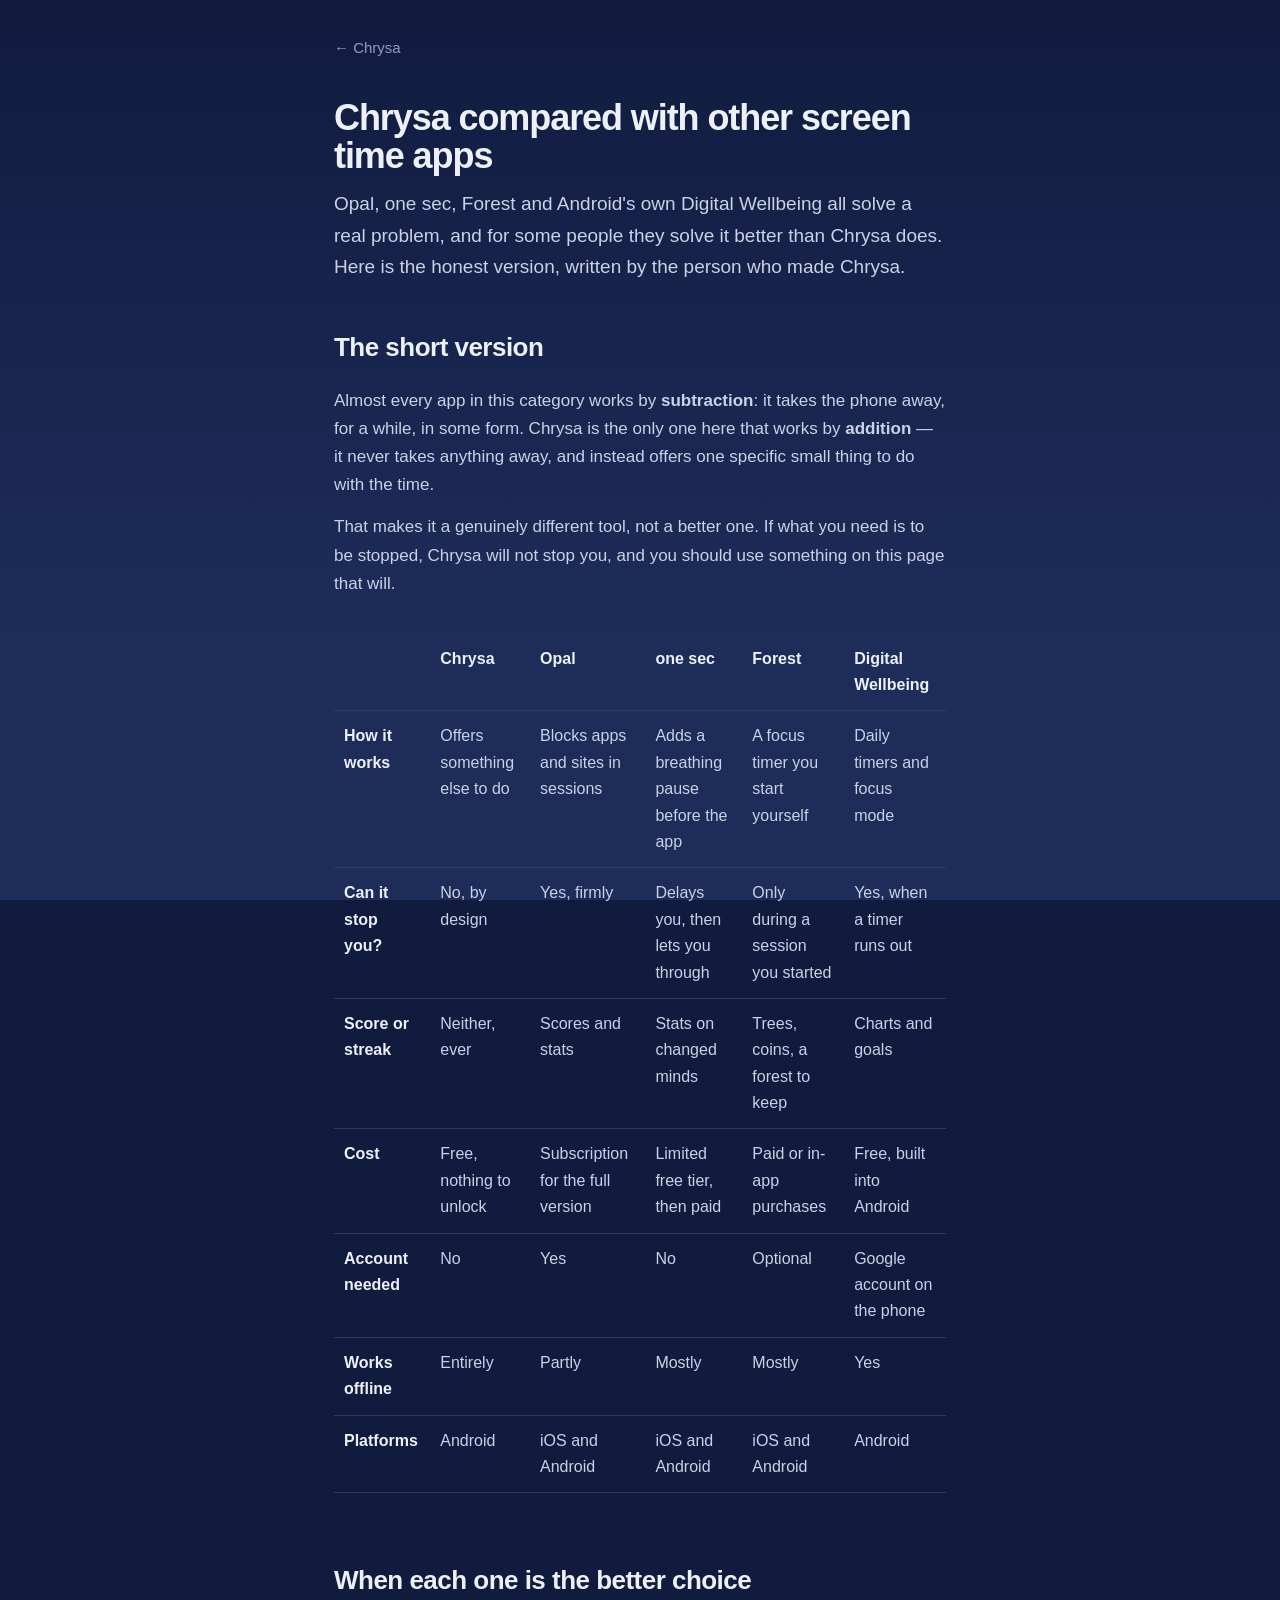
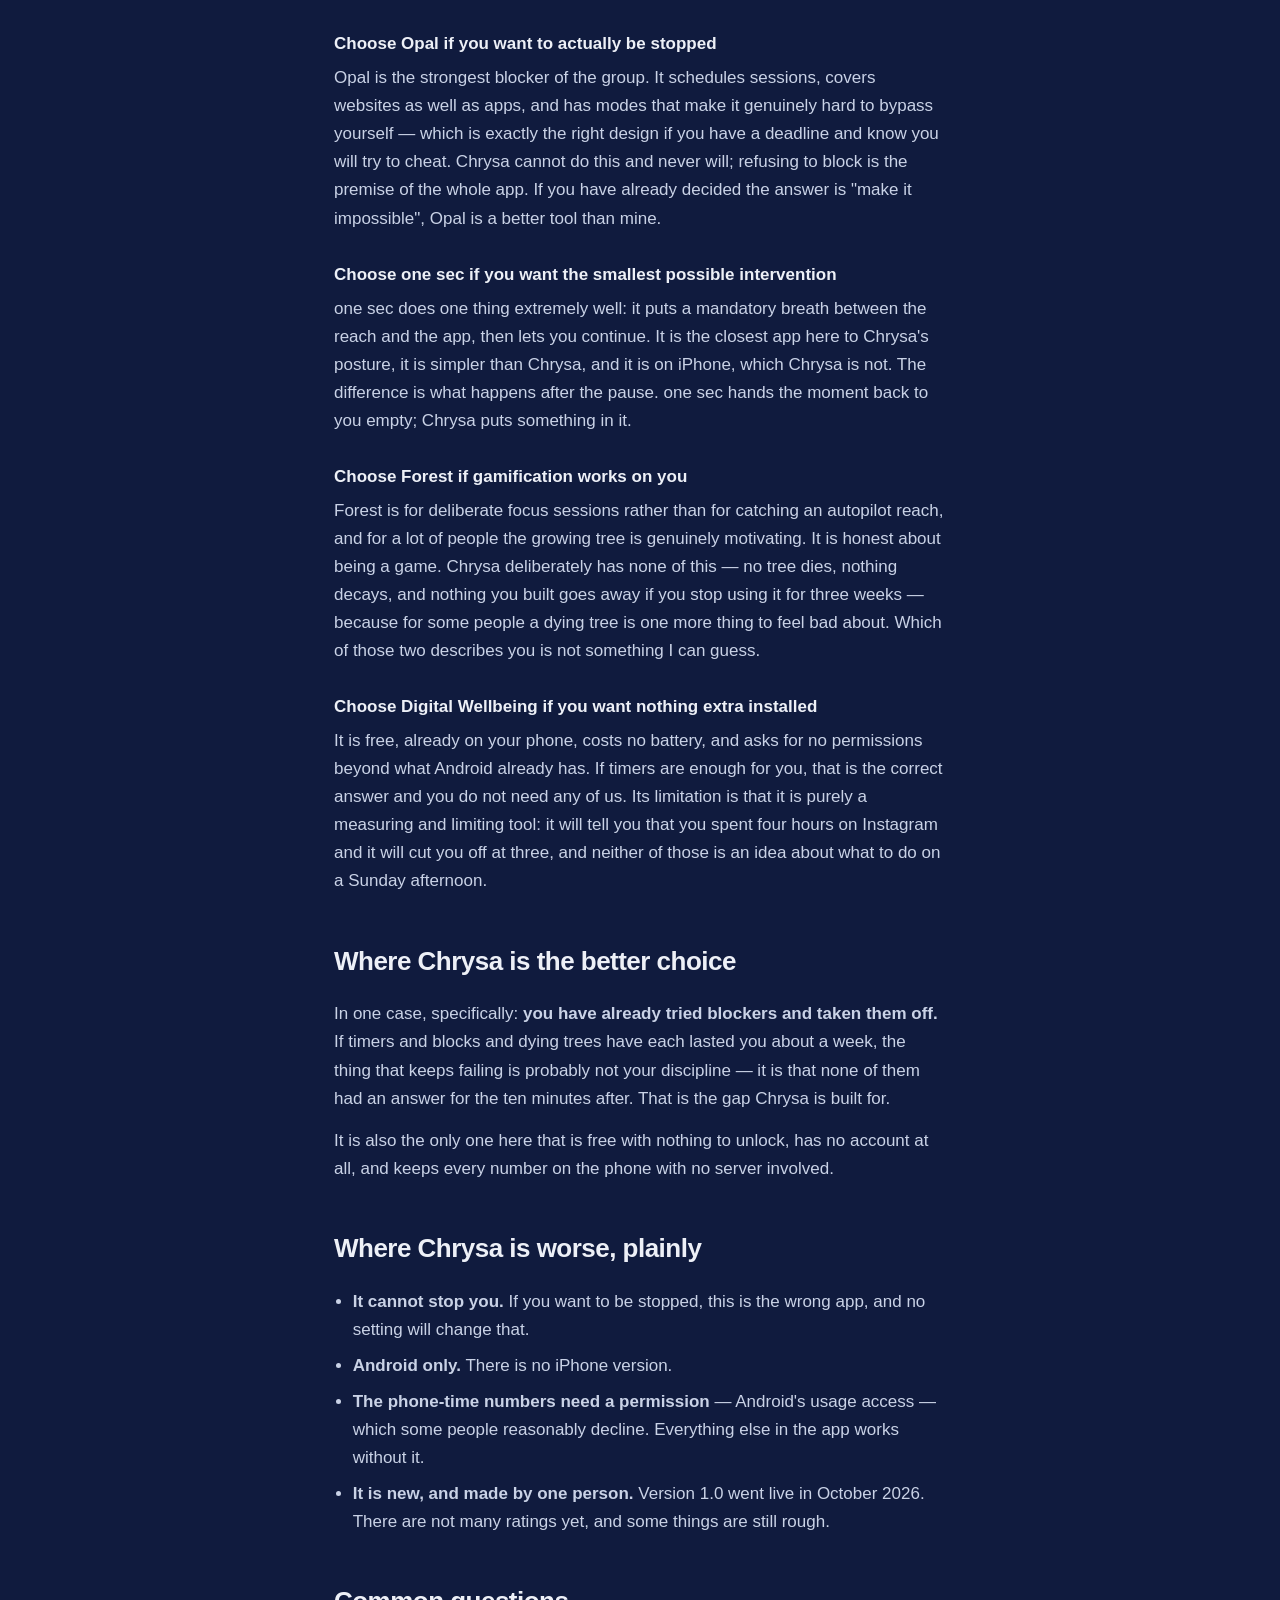
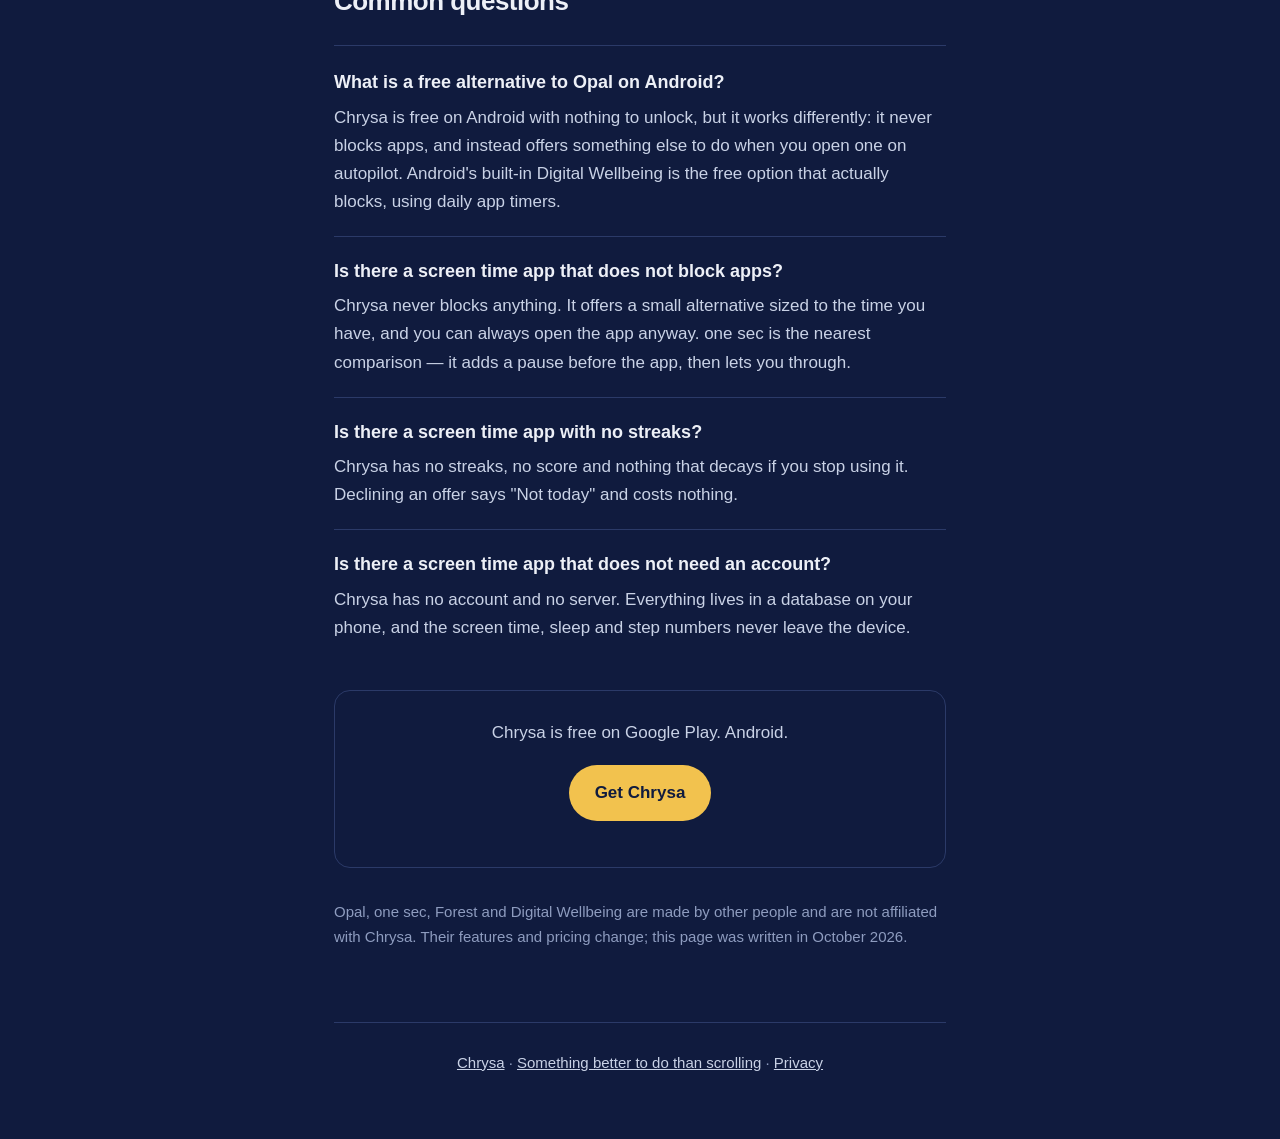
==== alternatives.html @ 3283f93d "The site says the app is live, and answers the six questions The landing page still said "In beta on" ====
<!doctype html>
<html lang="en">
<head>
<meta charset="utf-8">
<meta name="viewport" content="width=device-width, initial-scale=1">
<title>Chrysa compared with Opal, one sec, Forest and Digital Wellbeing</title>
<meta name="description" content="An honest comparison of Chrysa with Opal, one sec, Forest and Android Digital Wellbeing — what each one actually does, and when the others are the better choice.">
<link rel="canonical" href="https://harshit123455.github.io/chrysa-site/alternatives.html">
<meta property="og:type" content="article">
<meta property="og:title" content="Chrysa compared with Opal, one sec, Forest and Digital Wellbeing">
<meta property="og:description" content="What each one actually does, and when the others are the better choice.">
<meta property="og:url" content="https://harshit123455.github.io/chrysa-site/alternatives.html">
<meta property="og:image" content="https://harshit123455.github.io/chrysa-site/og.png">
<meta name="twitter:card" content="summary_large_image">
<meta name="theme-color" content="#101B3E">
<link rel="icon" href="icon-512.png">
<link rel="apple-touch-icon" href="icon-512.png">
<link rel="stylesheet" href="style.css">
</head>
<body>

<div class="wrap">

<p class="crumb"><a href="./">← Chrysa</a></p>

<article>
  <h1>Chrysa compared with other screen time apps</h1>
  <p class="lede">Opal, one sec, Forest and Android's own Digital Wellbeing all solve a real problem, and for some people they solve it better than Chrysa does. Here is the honest version, written by the person who made Chrysa.</p>

  <h2>The short version</h2>
  <p>Almost every app in this category works by <strong>subtraction</strong>: it takes the phone away, for a while, in some form. Chrysa is the only one here that works by <strong>addition</strong> — it never takes anything away, and instead offers one specific small thing to do with the time.</p>
  <p>That makes it a genuinely different tool, not a better one. If what you need is to be stopped, Chrysa will not stop you, and you should use something on this page that will.</p>

  <div class="scroller">
  <table class="compare">
    <thead>
      <tr><th>&nbsp;</th><th>Chrysa</th><th>Opal</th><th>one sec</th><th>Forest</th><th>Digital Wellbeing</th></tr>
    </thead>
    <tbody>
      <tr>
        <td>How it works</td>
        <td>Offers something else to do</td>
        <td>Blocks apps and sites in sessions</td>
        <td>Adds a breathing pause before the app</td>
        <td>A focus timer you start yourself</td>
        <td>Daily timers and focus mode</td>
      </tr>
      <tr>
        <td>Can it stop you?</td>
        <td>No, by design</td>
        <td>Yes, firmly</td>
        <td>Delays you, then lets you through</td>
        <td>Only during a session you started</td>
        <td>Yes, when a timer runs out</td>
      </tr>
      <tr>
        <td>Score or streak</td>
        <td>Neither, ever</td>
        <td>Scores and stats</td>
        <td>Stats on changed minds</td>
        <td>Trees, coins, a forest to keep</td>
        <td>Charts and goals</td>
      </tr>
      <tr>
        <td>Cost</td>
        <td>Free, nothing to unlock</td>
        <td>Subscription for the full version</td>
        <td>Limited free tier, then paid</td>
        <td>Paid or in-app purchases</td>
        <td>Free, built into Android</td>
      </tr>
      <tr>
        <td>Account needed</td>
        <td>No</td>
        <td>Yes</td>
        <td>No</td>
        <td>Optional</td>
        <td>Google account on the phone</td>
      </tr>
      <tr>
        <td>Works offline</td>
        <td>Entirely</td>
        <td>Partly</td>
        <td>Mostly</td>
        <td>Mostly</td>
        <td>Yes</td>
      </tr>
      <tr>
        <td>Platforms</td>
        <td>Android</td>
        <td>iOS and Android</td>
        <td>iOS and Android</td>
        <td>iOS and Android</td>
        <td>Android</td>
      </tr>
    </tbody>
  </table>
  </div>

  <h2>When each one is the better choice</h2>

  <h3>Choose Opal if you want to actually be stopped</h3>
  <p>Opal is the strongest blocker of the group. It schedules sessions, covers websites as well as apps, and has modes that make it genuinely hard to bypass yourself — which is exactly the right design if you have a deadline and know you will try to cheat. Chrysa cannot do this and never will; refusing to block is the premise of the whole app. If you have already decided the answer is "make it impossible", Opal is a better tool than mine.</p>

  <h3>Choose one sec if you want the smallest possible intervention</h3>
  <p>one sec does one thing extremely well: it puts a mandatory breath between the reach and the app, then lets you continue. It is the closest app here to Chrysa's posture, it is simpler than Chrysa, and it is on iPhone, which Chrysa is not. The difference is what happens after the pause. one sec hands the moment back to you empty; Chrysa puts something in it.</p>

  <h3>Choose Forest if gamification works on you</h3>
  <p>Forest is for deliberate focus sessions rather than for catching an autopilot reach, and for a lot of people the growing tree is genuinely motivating. It is honest about being a game. Chrysa deliberately has none of this — no tree dies, nothing decays, and nothing you built goes away if you stop using it for three weeks — because for some people a dying tree is one more thing to feel bad about. Which of those two describes you is not something I can guess.</p>

  <h3>Choose Digital Wellbeing if you want nothing extra installed</h3>
  <p>It is free, already on your phone, costs no battery, and asks for no permissions beyond what Android already has. If timers are enough for you, that is the correct answer and you do not need any of us. Its limitation is that it is purely a measuring and limiting tool: it will tell you that you spent four hours on Instagram and it will cut you off at three, and neither of those is an idea about what to do on a Sunday afternoon.</p>

  <h2>Where Chrysa is the better choice</h2>
  <p>In one case, specifically: <strong>you have already tried blockers and taken them off.</strong> If timers and blocks and dying trees have each lasted you about a week, the thing that keeps failing is probably not your discipline — it is that none of them had an answer for the ten minutes after. That is the gap Chrysa is built for.</p>
  <p>It is also the only one here that is free with nothing to unlock, has no account at all, and keeps every number on the phone with no server involved.</p>

  <h2>Where Chrysa is worse, plainly</h2>
  <ul>
    <li><strong>It cannot stop you.</strong> If you want to be stopped, this is the wrong app, and no setting will change that.</li>
    <li><strong>Android only.</strong> There is no iPhone version.</li>
    <li><strong>The phone-time numbers need a permission</strong> — Android's usage access — which some people reasonably decline. Everything else in the app works without it.</li>
    <li><strong>It is new, and made by one person.</strong> Version 1.0 went live in October 2026. There are not many ratings yet, and some things are still rough.</li>
  </ul>

  <h2>Common questions</h2>
  <div class="faq">
    <div>
      <h3>What is a free alternative to Opal on Android?</h3>
      <p>Chrysa is free on Android with nothing to unlock, but it works differently: it never blocks apps, and instead offers something else to do when you open one on autopilot. Android's built-in Digital Wellbeing is the free option that actually blocks, using daily app timers.</p>
    </div>
    <div>
      <h3>Is there a screen time app that does not block apps?</h3>
      <p>Chrysa never blocks anything. It offers a small alternative sized to the time you have, and you can always open the app anyway. one sec is the nearest comparison — it adds a pause before the app, then lets you through.</p>
    </div>
    <div>
      <h3>Is there a screen time app with no streaks?</h3>
      <p>Chrysa has no streaks, no score and nothing that decays if you stop using it. Declining an offer says "Not today" and costs nothing.</p>
    </div>
    <div>
      <h3>Is there a screen time app that does not need an account?</h3>
      <p>Chrysa has no account and no server. Everything lives in a database on your phone, and the screen time, sleep and step numbers never leave the device.</p>
    </div>
  </div>

  <div class="install-band">
    <p>Chrysa is free on Google Play. Android.</p>
    <p><a class="cta" href="https://play.google.com/store/apps/details?id=com.chrysa.app">Get Chrysa</a></p>
  </div>

  <p style="color:#8E9CBF;font-size:15px;margin-top:32px">Opal, one sec, Forest and Digital Wellbeing are made by other people and are not affiliated with Chrysa. Their features and pricing change; this page was written in October 2026.</p>
</article>

<footer>
  <p><a href="./">Chrysa</a> · <a href="instead-of-scrolling.html">Something better to do than scrolling</a> · <a href="privacy.html">Privacy</a></p>
</footer>

</div>

<!--
  VERIFY BEFORE RELYING ON THE COST AND PLATFORM ROWS.
  The mechanism rows (how it works, can it stop you, score or streak) are stable and safe.
  Pricing and platform support for other apps change often, and a wrong claim on a comparison
  page is worse than no page. Check each app's own store listing and re-date the note above.
-->

<script type="application/ld+json">
{
  "@context": "https://schema.org",
  "@graph": [
    {
      "@type": "Article",
      "headline": "Chrysa compared with Opal, one sec, Forest and Digital Wellbeing",
      "description": "An honest comparison of Chrysa with Opal, one sec, Forest and Android Digital Wellbeing — what each one actually does, and when the others are the better choice.",
      "url": "https://harshit123455.github.io/chrysa-site/alternatives.html",
      "mainEntityOfPage": "https://harshit123455.github.io/chrysa-site/alternatives.html",
      "author": { "@type": "Person", "name": "Harshit Sindhu" },
      "publisher": { "@type": "Person", "name": "Harshit Sindhu" }
    },
    {
      "@type": "FAQPage",
      "mainEntity": [
        {
          "@type": "Question",
          "name": "What is a free alternative to Opal on Android?",
          "acceptedAnswer": { "@type": "Answer", "text": "Chrysa is free on Android with nothing to unlock, but it works differently: it never blocks apps, and instead offers something else to do when you open one on autopilot. Android's built-in Digital Wellbeing is the free option that actually blocks, using daily app timers." }
        },
        {
          "@type": "Question",
          "name": "Is there a screen time app that does not block apps?",
          "acceptedAnswer": { "@type": "Answer", "text": "Chrysa never blocks anything. It offers a small alternative sized to the time you have, and you can always open the app anyway. one sec is the nearest comparison — it adds a pause before the app, then lets you through." }
        },
        {
          "@type": "Question",
          "name": "Is there a screen time app with no streaks?",
          "acceptedAnswer": { "@type": "Answer", "text": "Chrysa has no streaks, no score and nothing that decays if you stop using it. Declining an offer says “Not today” and costs nothing." }
        },
        {
          "@type": "Question",
          "name": "Is there a screen time app that does not need an account?",
          "acceptedAnswer": { "@type": "Answer", "text": "Chrysa has no account and no server. Everything lives in a database on your phone, and the screen time, sleep and step numbers never leave the device." }
        }
      ]
    }
  ]
}
</script>

</body>
</html>
---- style.css ----
:root {
  color-scheme: dark;
  --ink: #EDF0F7;
  --ink-dim: #C9D2E6;
  --ink-faint: #8E9CBF;
  --gold: #F2C24E;
  --line: #2B3A68;
}
* { box-sizing: border-box; }
html { -webkit-text-size-adjust: 100%; }
body {
  margin: 0;
  font: 17px/1.65 -apple-system, BlinkMacSystemFont, "Segoe UI", Roboto, sans-serif;
  color: var(--ink);
  background: #101B3E;
  background-image: linear-gradient(#101B3E, #1E2C5A 70%, #1E2C5A);
  background-attachment: fixed;
}
.wrap { max-width: 660px; margin: 0 auto; padding: 0 24px; }

header { padding: 72px 0 0; text-align: center; }
h1 { font-size: 46px; line-height: 1.05; margin: 0 0 6px; letter-spacing: -0.03em; }
.tag { color: var(--gold); font-size: 20px; margin: 0 0 20px; }
.lede { color: var(--ink-dim); font-size: 19px; margin: 0 auto 28px; max-width: 34em; }

.cta {
  display: inline-block; background: var(--gold); color: #101B3E;
  font-size: 17px; font-weight: 600; text-decoration: none;
  padding: 14px 26px; border-radius: 999px;
}
.cta:hover { background: #F7D178; }
.cta-note { color: var(--ink-faint); font-size: 15px; margin: 12px 0 0; }

section { padding: 56px 0 0; }
h2 { font-size: 26px; letter-spacing: -0.02em; margin: 0 0 18px; }
h3 { font-size: 17px; margin: 28px 0 6px; color: var(--ink); }
p { color: var(--ink-dim); margin: 0 0 14px; }
a { color: var(--gold); }
ul, ol { color: var(--ink-dim); padding-left: 1.1em; margin: 0 0 14px; }
li { margin-bottom: 8px; }
blockquote {
  margin: 22px 0; padding: 0 0 0 20px;
  border-left: 2px solid var(--gold);
  color: var(--ink); font-size: 19px;
}

.faq { border-top: 1px solid var(--line); margin-top: 22px; padding-top: 22px; }
.faq h3 { margin-top: 0; font-size: 18px; }
.faq div + div { border-top: 1px solid var(--line); margin-top: 20px; padding-top: 20px; }

.refuse { list-style: none; padding: 0; }
.refuse li { color: var(--ink); }
.refuse li::before { content: "—"; color: var(--gold); margin-right: 10px; }

/* Content pages */
.crumb { padding: 36px 0 0; font-size: 15px; }
.crumb a { color: var(--ink-faint); text-decoration: none; }
.crumb a:hover { color: var(--gold); }
article { padding: 24px 0 0; }
article h1 { font-size: 36px; text-align: left; margin-bottom: 14px; }
article .lede { margin-left: 0; font-size: 19px; }
article h2 { margin-top: 44px; }

.compare { width: 100%; border-collapse: collapse; margin: 22px 0; font-size: 16px; }
.compare th, .compare td {
  text-align: left; padding: 12px 10px;
  border-bottom: 1px solid var(--line); vertical-align: top;
}
.compare th { color: var(--ink); font-weight: 600; }
.compare td { color: var(--ink-dim); }
.compare tr td:first-child { color: var(--ink); font-weight: 600; }
.scroller { overflow-x: auto; -webkit-overflow-scrolling: touch; }

.install-band {
  margin: 48px 0 0; padding: 28px 24px;
  border: 1px solid var(--line); border-radius: 16px; text-align: center;
}
.install-band p { margin-bottom: 18px; }

footer {
  margin-top: 72px; padding: 28px 0 56px;
  border-top: 1px solid var(--line);
  color: var(--ink-faint); font-size: 15px; text-align: center;
}
footer a { color: var(--ink-dim); }
footer p { color: var(--ink-faint); margin-bottom: 8px; }

@media (max-width: 480px) {
  header { padding-top: 52px; }
  h1 { font-size: 38px; }
  article h1 { font-size: 30px; }
  .lede { font-size: 18px; }
}
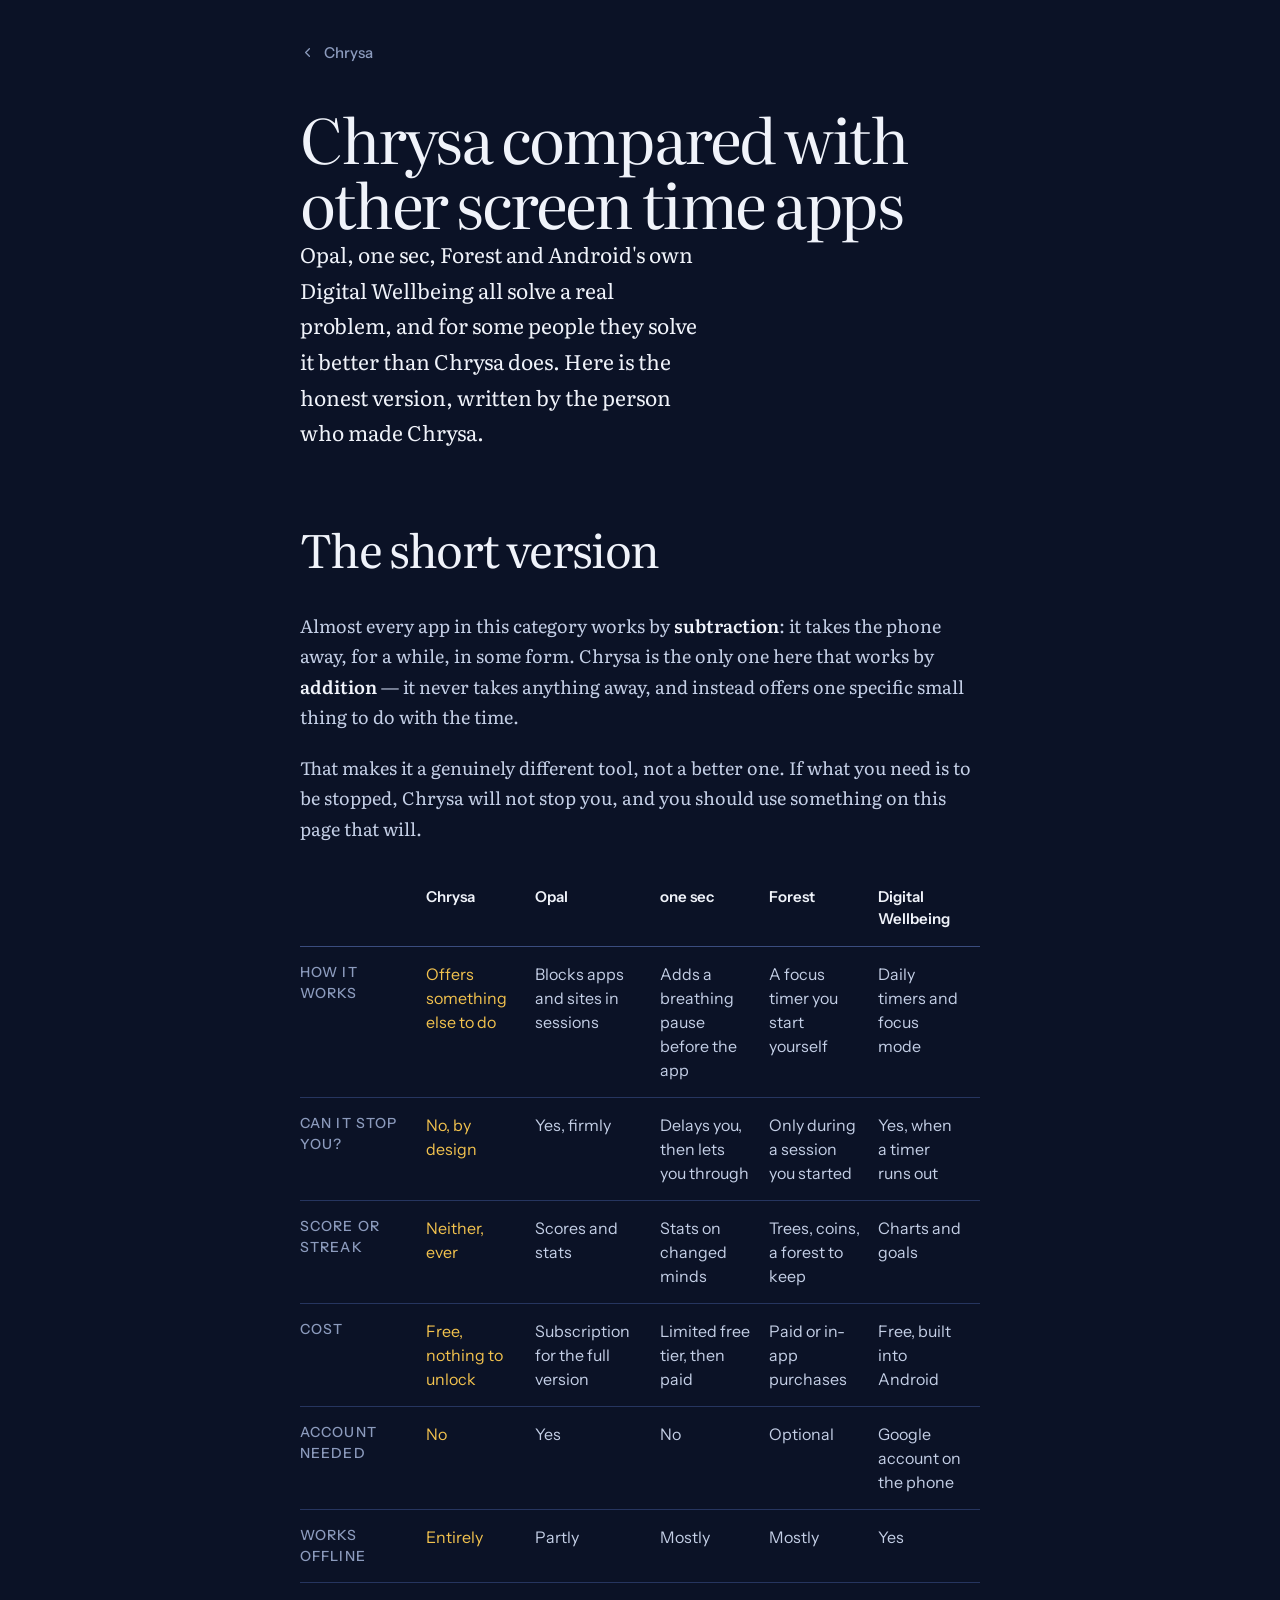
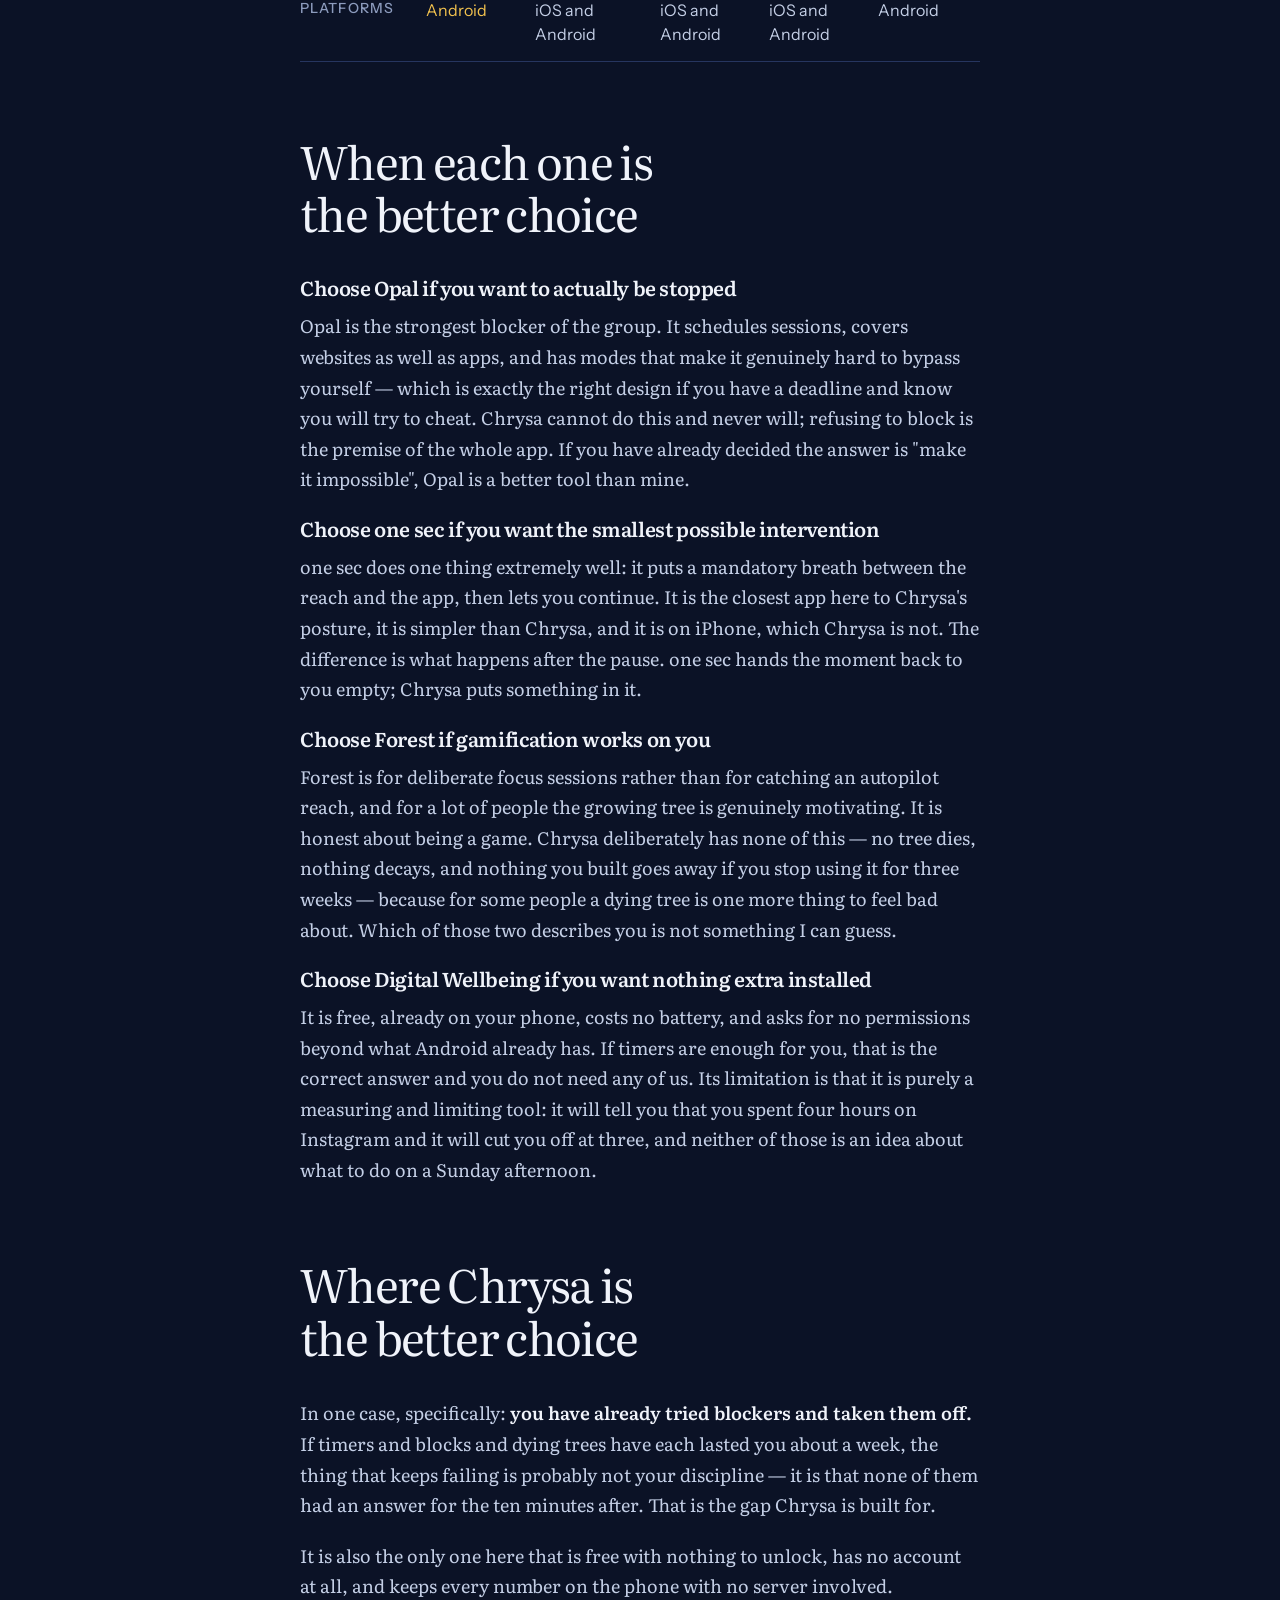
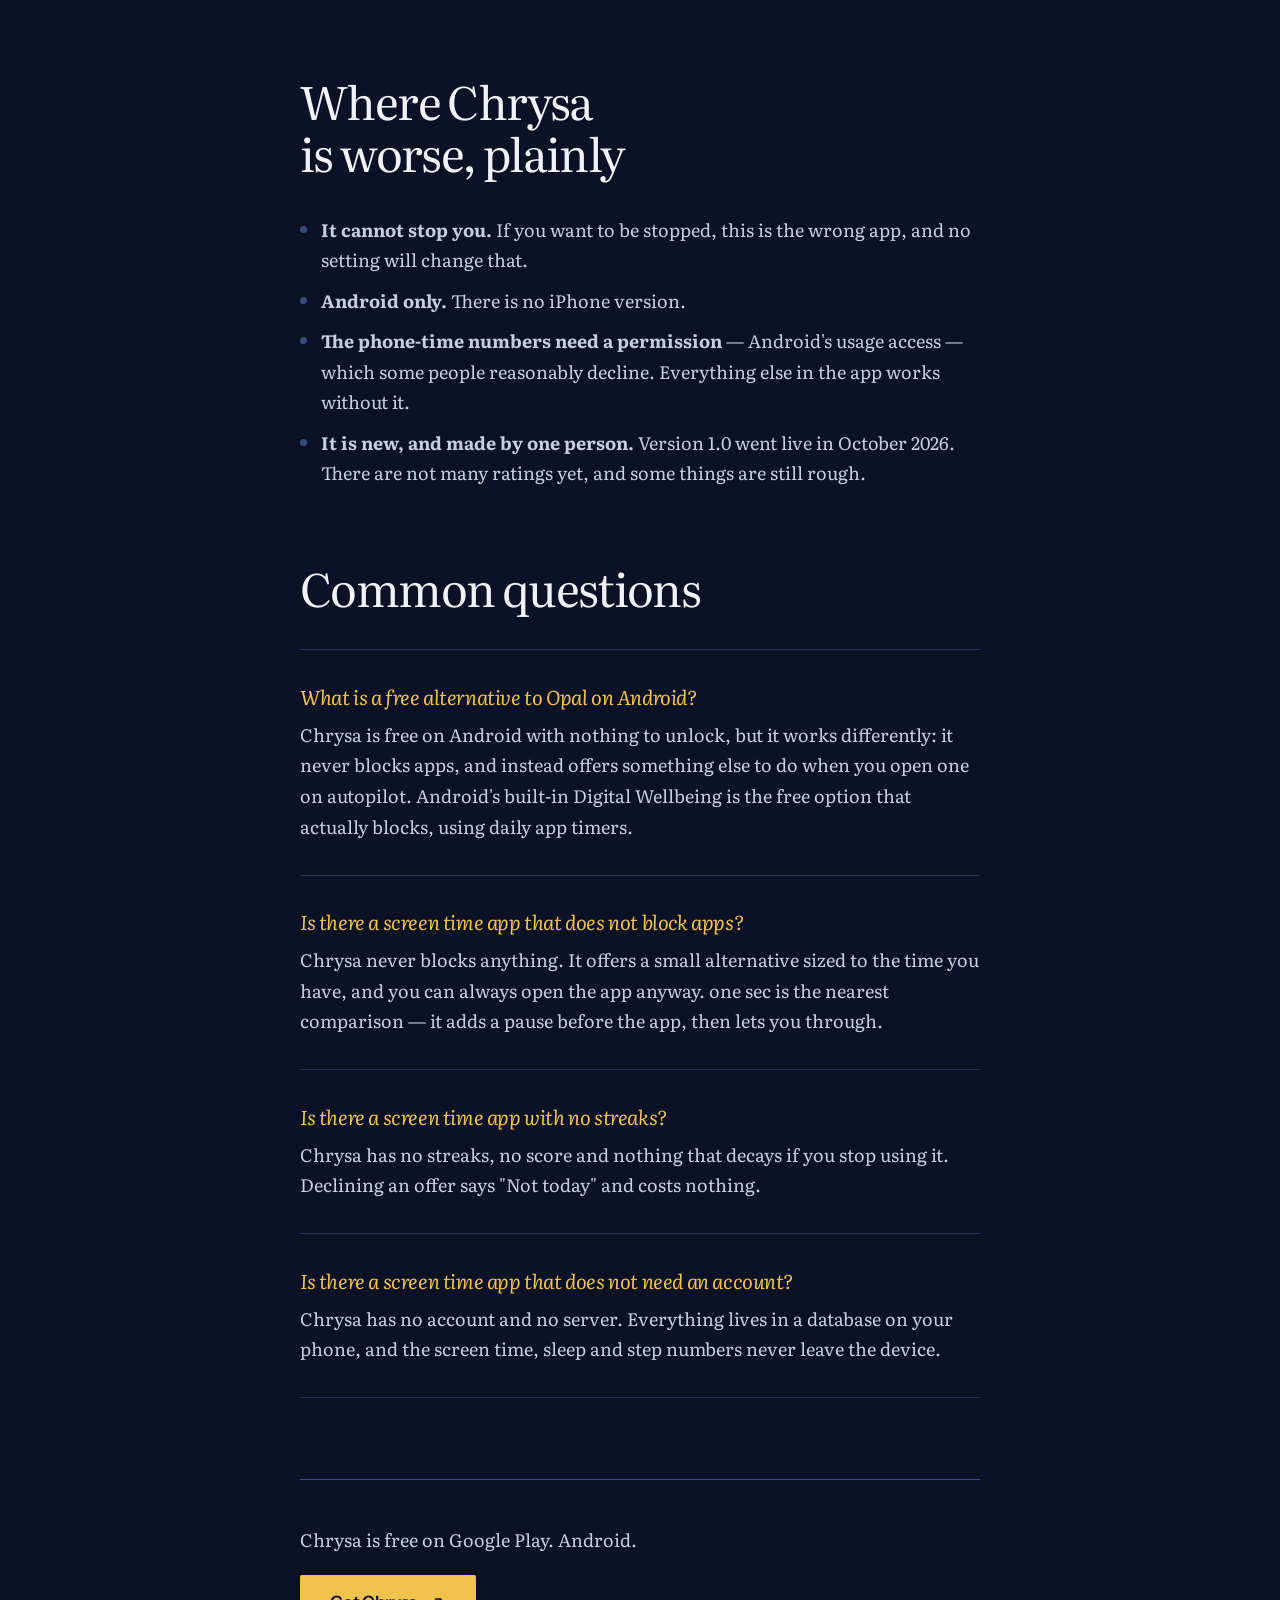
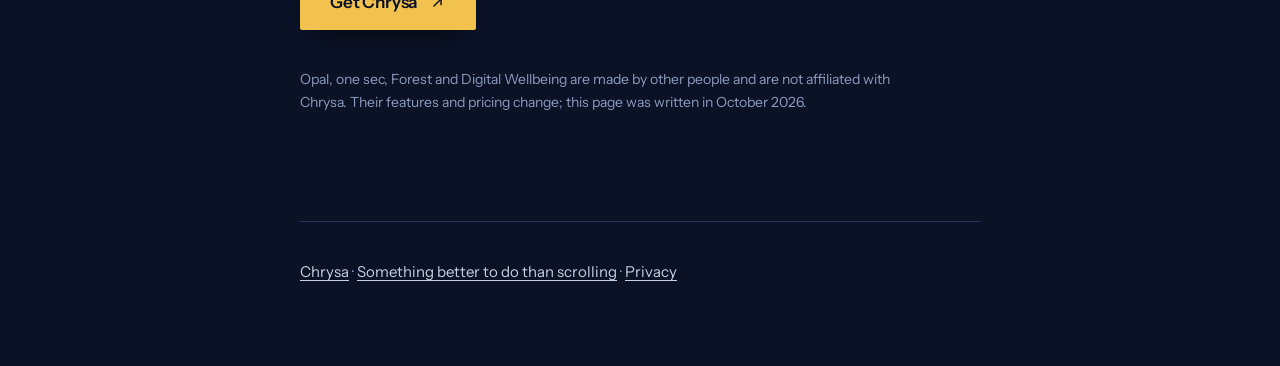
==== commit cc146239: "The page is the window: the sky overhead is the visitor's own hour The old landing page was the defa" ====
--- a/alternatives.html
+++ b/alternatives.html
@@ -12,16 +12,19 @@
 <meta property="og:url" content="https://harshit123455.github.io/chrysa-site/alternatives.html">
 <meta property="og:image" content="https://harshit123455.github.io/chrysa-site/og.png">
 <meta name="twitter:card" content="summary_large_image">
-<meta name="theme-color" content="#101B3E">
+<meta name="theme-color" content="#0B1226">
 <link rel="icon" href="icon-512.png">
 <link rel="apple-touch-icon" href="icon-512.png">
+<link rel="preconnect" href="https://fonts.googleapis.com">
+<link rel="preconnect" href="https://fonts.gstatic.com" crossorigin>
+<link href="https://fonts.googleapis.com/css2?family=Literata:ital,opsz,wght@0,7..72,400;0,7..72,600;1,7..72,400&family=Instrument+Sans:wght@400;500;600&display=swap" rel="stylesheet">
 <link rel="stylesheet" href="style.css">
 </head>
 <body>
 
-<div class="wrap">
-
-<p class="crumb"><a href="./">← Chrysa</a></p>
+<div class="col">
+
+<a class="back" href="./"><svg viewBox="0 0 24 24" fill="none" stroke="currentColor" stroke-width="2" stroke-linecap="round" stroke-linejoin="round" aria-hidden="true"><path d="M15 6l-6 6 6 6"/></svg>Chrysa</a>
 
 <article>
   <h1>Chrysa compared with other screen time apps</h1>
@@ -38,7 +41,7 @@
     </thead>
     <tbody>
       <tr>
-        <td>How it works</td>
+        <th scope="row">How it works</th>
         <td>Offers something else to do</td>
         <td>Blocks apps and sites in sessions</td>
         <td>Adds a breathing pause before the app</td>
@@ -46,7 +49,7 @@
         <td>Daily timers and focus mode</td>
       </tr>
       <tr>
-        <td>Can it stop you?</td>
+        <th scope="row">Can it stop you?</th>
         <td>No, by design</td>
         <td>Yes, firmly</td>
         <td>Delays you, then lets you through</td>
@@ -54,7 +57,7 @@
         <td>Yes, when a timer runs out</td>
       </tr>
       <tr>
-        <td>Score or streak</td>
+        <th scope="row">Score or streak</th>
         <td>Neither, ever</td>
         <td>Scores and stats</td>
         <td>Stats on changed minds</td>
@@ -62,7 +65,7 @@
         <td>Charts and goals</td>
       </tr>
       <tr>
-        <td>Cost</td>
+        <th scope="row">Cost</th>
         <td>Free, nothing to unlock</td>
         <td>Subscription for the full version</td>
         <td>Limited free tier, then paid</td>
@@ -70,7 +73,7 @@
         <td>Free, built into Android</td>
       </tr>
       <tr>
-        <td>Account needed</td>
+        <th scope="row">Account needed</th>
         <td>No</td>
         <td>Yes</td>
         <td>No</td>
@@ -78,7 +81,7 @@
         <td>Google account on the phone</td>
       </tr>
       <tr>
-        <td>Works offline</td>
+        <th scope="row">Works offline</th>
         <td>Entirely</td>
         <td>Partly</td>
         <td>Mostly</td>
@@ -86,7 +89,7 @@
         <td>Yes</td>
       </tr>
       <tr>
-        <td>Platforms</td>
+        <th scope="row">Platforms</th>
         <td>Android</td>
         <td>iOS and Android</td>
         <td>iOS and Android</td>
@@ -124,7 +127,7 @@
   </ul>
 
   <h2>Common questions</h2>
-  <div class="faq">
+  <div class="qa">
     <div>
       <h3>What is a free alternative to Opal on Android?</h3>
       <p>Chrysa is free on Android with nothing to unlock, but it works differently: it never blocks apps, and instead offers something else to do when you open one on autopilot. Android's built-in Digital Wellbeing is the free option that actually blocks, using daily app timers.</p>
@@ -143,12 +146,12 @@
     </div>
   </div>
 
-  <div class="install-band">
+  <div class="band">
     <p>Chrysa is free on Google Play. Android.</p>
-    <p><a class="cta" href="https://play.google.com/store/apps/details?id=com.chrysa.app">Get Chrysa</a></p>
+    <p><a class="get" href="https://play.google.com/store/apps/details?id=com.chrysa.app">Get Chrysa<svg viewBox="0 0 24 24" fill="none" stroke="currentColor" stroke-width="2" stroke-linecap="round" stroke-linejoin="round" aria-hidden="true"><path d="M7 17 17 7M9 7h8v8"/></svg></a></p>
   </div>
 
-  <p style="color:#8E9CBF;font-size:15px;margin-top:32px">Opal, one sec, Forest and Digital Wellbeing are made by other people and are not affiliated with Chrysa. Their features and pricing change; this page was written in October 2026.</p>
+  <p class="fine" style="margin-top:38px">Opal, one sec, Forest and Digital Wellbeing are made by other people and are not affiliated with Chrysa. Their features and pricing change; this page was written in October 2026.</p>
 </article>
 
 <footer>
--- a/style.css
+++ b/style.css
@@ -1,93 +1,346 @@
+/* Chrysa — the window.
+   The sky belongs to the visitor's own hour; sky.js sets --sky-* and --sun-*.
+   Everything else is drawn, never approximated with a border-radius. */
+
 :root {
   color-scheme: dark;
-  --ink: #EDF0F7;
-  --ink-dim: #C9D2E6;
-  --ink-faint: #8E9CBF;
+
+  /* Replaced at runtime by sky.js. These are the dusk values, so a page with
+     JavaScript off still lands inside the world rather than on a flat colour. */
+  --sky-top: #0B1430;
+  --sky-mid: #23305C;
+  --sky-low: #5A4A70;
+  --sky-glow: #C98A6B;
+  --sun-x: 78%;
+  --sun-y: 70%;
+  --sun-size: 86px;
+  --sun-fill: #F2C24E;
+  --sun-opacity: 0.95;
+  --star-opacity: 0.35;
+
+  /* The land is constant; only the light on it moves. */
+  --hill-far: #1B2A4E;
+  --hill-mid: #15203E;
+  --hill-near: #0E1730;
+  --ground: #0B1226;
+
+  --ink: #F0F3FA;
+  --ink-soft: #C4CFE6;
+  --ink-dim: #8C9BBD;
   --gold: #F2C24E;
-  --line: #2B3A68;
-}
-* { box-sizing: border-box; }
-html { -webkit-text-size-adjust: 100%; }
+  --rule: #26355F;
+  --rule-strong: #3A4C7E;
+
+  --measure: 68ch;
+  --gutter: clamp(20px, 5vw, 40px);
+  --col: min(680px, 100% - var(--gutter) * 2);
+
+  --ease: cubic-bezier(0.16, 1, 0.3, 1);
+}
+
+*, *::before, *::after { box-sizing: border-box; }
+
+html {
+  -webkit-text-size-adjust: 100%;
+  scrollbar-color: var(--rule-strong) transparent;
+}
+
 body {
   margin: 0;
-  font: 17px/1.65 -apple-system, BlinkMacSystemFont, "Segoe UI", Roboto, sans-serif;
-  color: var(--ink);
-  background: #101B3E;
-  background-image: linear-gradient(#101B3E, #1E2C5A 70%, #1E2C5A);
-  background-attachment: fixed;
-}
-.wrap { max-width: 660px; margin: 0 auto; padding: 0 24px; }
-
-header { padding: 72px 0 0; text-align: center; }
-h1 { font-size: 46px; line-height: 1.05; margin: 0 0 6px; letter-spacing: -0.03em; }
-.tag { color: var(--gold); font-size: 20px; margin: 0 0 20px; }
-.lede { color: var(--ink-dim); font-size: 19px; margin: 0 auto 28px; max-width: 34em; }
-
-.cta {
-  display: inline-block; background: var(--gold); color: #101B3E;
-  font-size: 17px; font-weight: 600; text-decoration: none;
-  padding: 14px 26px; border-radius: 999px;
-}
-.cta:hover { background: #F7D178; }
-.cta-note { color: var(--ink-faint); font-size: 15px; margin: 12px 0 0; }
-
-section { padding: 56px 0 0; }
-h2 { font-size: 26px; letter-spacing: -0.02em; margin: 0 0 18px; }
-h3 { font-size: 17px; margin: 28px 0 6px; color: var(--ink); }
-p { color: var(--ink-dim); margin: 0 0 14px; }
-a { color: var(--gold); }
-ul, ol { color: var(--ink-dim); padding-left: 1.1em; margin: 0 0 14px; }
-li { margin-bottom: 8px; }
+  background: var(--ground);
+  color: var(--ink);
+  font: 400 18px/1.7 "Literata", Georgia, "Times New Roman", serif;
+  font-optical-sizing: auto;
+  text-rendering: optimizeLegibility;
+}
+
+/* The browser's own surfaces belong to the design too. */
+::selection { background: var(--gold); color: #0B1226; }
+::-webkit-scrollbar { width: 10px; height: 10px; }
+::-webkit-scrollbar-track { background: transparent; }
+::-webkit-scrollbar-thumb { background: var(--rule-strong); border-radius: 0; }
+::-webkit-scrollbar-thumb:hover { background: var(--gold); }
+:focus-visible {
+  outline: 2px solid var(--gold);
+  outline-offset: 3px;
+}
+a { color: var(--ink); text-underline-offset: 0.22em; text-decoration-thickness: 1px; }
+a:hover { text-decoration-color: var(--gold); }
+
+/* ───────────────────────── the window ───────────────────────── */
+
+.window {
+  position: relative;
+  min-height: min(96svh, 880px);
+  display: flex;
+  flex-direction: column;
+  justify-content: flex-end;
+  overflow: hidden;
+  isolation: isolate;
+}
+
+.sky {
+  position: absolute; inset: 0; z-index: 0;
+  background:
+    radial-gradient(120% 80% at var(--sun-x) var(--sun-y),
+      color-mix(in oklab, var(--sky-glow) 62%, transparent) 0%,
+      transparent 58%),
+    linear-gradient(to bottom,
+      var(--sky-top) 0%,
+      var(--sky-mid) 46%,
+      var(--sky-low) 82%,
+      var(--sky-glow) 100%);
+  transition: background 1200ms var(--ease);
+}
+
+.stars { position: absolute; inset: 0; z-index: 0; opacity: var(--star-opacity);
+         transition: opacity 1200ms var(--ease); }
+
+.sun {
+  position: absolute; z-index: 1;
+  left: var(--sun-x); top: var(--sun-y);
+  width: var(--sun-size); height: var(--sun-size);
+  margin: calc(var(--sun-size) / -2) 0 0 calc(var(--sun-size) / -2);
+  border-radius: 50%;
+  background: var(--sun-fill);
+  opacity: var(--sun-opacity);
+  box-shadow: 0 0 var(--sun-size) color-mix(in oklab, var(--sun-fill) 45%, transparent);
+  transition: all 1200ms var(--ease);
+}
+
+/* Drawn terrain. Three ridgelines, each an authored path, not a shape. */
+.land {
+  position: absolute; left: 0; right: 0; bottom: 0; z-index: 2;
+  width: 100%; height: auto; display: block;
+  pointer-events: none;
+}
+
+.window .inner {
+  position: relative; z-index: 3;
+  width: var(--col); margin: 0 auto;
+  padding: 0 0 clamp(72px, 16vh, 150px);
+}
+
+/* Everything in the window sits on a sky that moves from near-black to bright
+   blue over the day, so hero text is tinted from the foreground and carries its
+   own soft scrim rather than relying on a background that will not hold still. */
+.window h1 { text-shadow: 0 2px 26px rgba(6, 12, 30, 0.45); }
+.window .standfirst { color: #F2F6FF; text-shadow: 0 1px 18px rgba(6, 12, 30, 0.55); }
+.window .under { color: rgba(255, 255, 255, 0.9); text-shadow: 0 1px 14px rgba(6, 12, 30, 0.6); }
+
+.wordmark {
+  font: 500 15px/1 "Instrument Sans", system-ui, sans-serif;
+  letter-spacing: 0.3em; text-transform: uppercase;
+  color: rgba(255, 255, 255, 0.92);
+  text-shadow: 0 1px 12px rgba(6, 12, 30, 0.55);
+  position: absolute; top: clamp(28px, 5vh, 52px); left: 50%;
+  transform: translateX(-50%);
+  z-index: 3;
+  width: var(--col);
+}
+
+h1 {
+  margin: 0;
+  font: 400 clamp(40px, 7.4vw, 86px)/1.06 "Literata", Georgia, serif;
+  letter-spacing: -0.04em;
+  text-wrap: balance;
+  max-width: 15ch;
+}
+h1 em { font-style: italic; color: var(--gold); }
+
+.standfirst {
+  margin: clamp(20px, 3vh, 30px) 0 0;
+  font: 400 clamp(18px, 2.3vw, 22px)/1.55 "Instrument Sans", system-ui, sans-serif;
+  color: var(--ink-soft);
+  max-width: 42ch;
+}
+
+/* ───────────────────────── page body ───────────────────────── */
+
+main { background: var(--ground); position: relative; z-index: 4; }
+
+.col { width: var(--col); margin: 0 auto; }
+
+section { padding: clamp(64px, 11vh, 118px) 0 0; }
+
+h2 {
+  margin: 0 0 clamp(26px, 4vh, 40px);
+  font: 400 clamp(28px, 4.2vw, 46px)/1.14 "Literata", Georgia, serif;
+  letter-spacing: -0.035em;
+  text-wrap: balance;
+  max-width: 20ch;
+}
+
+h3 {
+  margin: 0 0 10px;
+  font: 600 20px/1.35 "Literata", Georgia, serif;
+  letter-spacing: -0.02em;
+  color: var(--ink);
+}
+
+p { margin: 0 0 1.1em; max-width: var(--measure); color: var(--ink-soft); }
+p strong { color: var(--ink); font-weight: 600; }
+p:last-child { margin-bottom: 0; }
+
+.lede { font-size: 21px; color: var(--ink); max-width: 34ch; }
+
+/* The ledger: the app's Day screen, as a page rhythm. */
+.ledger { border-top: 1px solid var(--rule); }
+.ledger > div {
+  display: grid;
+  grid-template-columns: minmax(0, 15ch) minmax(0, 1fr);
+  gap: clamp(16px, 4vw, 48px);
+  padding: clamp(22px, 3.4vh, 32px) 0;
+  border-bottom: 1px solid var(--rule);
+}
+.ledger dt, .ledger .k {
+  font: 500 14px/1.5 "Instrument Sans", system-ui, sans-serif;
+  letter-spacing: 0.1em; text-transform: uppercase;
+  color: var(--ink-dim);
+  margin: 4px 0 0;
+}
+.ledger dd, .ledger .v { margin: 0; }
+.ledger p { margin: 0; }
+
+/* Questions sit on the same hairlines, drawn once. */
+.qa { border-top: 1px solid var(--rule); }
+.qa > div { padding: clamp(24px, 3.6vh, 34px) 0; border-bottom: 1px solid var(--rule); }
+.qa h3 { color: var(--gold); font-style: italic; font-weight: 400; }
+.qa p { color: var(--ink-soft); }
+
+/* Refusals: the one place the page raises its voice. */
+.refusals { list-style: none; margin: 0; padding: 0; }
+.refusals li {
+  font: 400 clamp(24px, 3.6vw, 38px)/1.25 "Literata", Georgia, serif;
+  letter-spacing: -0.03em;
+  padding: clamp(14px, 2.2vh, 20px) 0;
+  border-bottom: 1px solid var(--rule);
+  color: var(--ink);
+}
+.refusals li:first-child { border-top: 1px solid var(--rule); }
+
+/* ───────────────────────── controls ───────────────────────── */
+
+.get {
+  display: inline-flex; align-items: center; gap: 12px;
+  background: var(--gold); color: #0B1226;
+  font: 600 17px/1 "Instrument Sans", system-ui, sans-serif;
+  letter-spacing: -0.01em;
+  padding: 19px 30px; border-radius: 2px;
+  text-decoration: none;
+  box-shadow: 0 10px 28px -14px rgba(0, 0, 0, 0.9);
+  transition: background 220ms var(--ease), transform 220ms var(--ease);
+}
+.get:hover { background: #F7D178; transform: translateY(-1px); }
+.get svg { width: 17px; height: 17px; }
+
+.under {
+  margin: 16px 0 0;
+  font: 400 15px/1.5 "Instrument Sans", system-ui, sans-serif;
+  color: var(--ink-dim);
+}
+
+.onward { display: flex; flex-wrap: wrap; gap: 14px 34px; align-items: baseline; }
+.onward a {
+  font: 500 17px/1.5 "Instrument Sans", system-ui, sans-serif;
+  color: var(--ink);
+  text-decoration-color: var(--rule-strong);
+}
+
+/* ───────────────────────── reading pages ───────────────────────── */
+
+.back {
+  display: inline-flex; align-items: center; gap: 9px;
+  padding: clamp(28px, 5vh, 46px) 0 0;
+  font: 500 15px/1 "Instrument Sans", system-ui, sans-serif;
+  color: var(--ink-dim); text-decoration: none;
+}
+.back:hover { color: var(--gold); }
+.back svg { width: 15px; height: 15px; }
+
+article { padding: clamp(26px, 4vh, 40px) 0 0; }
+article h1 {
+  font-size: clamp(34px, 5.6vw, 62px);
+  max-width: 19ch;
+}
+article h2 { margin-top: clamp(52px, 8vh, 84px); }
+article ul { margin: 0 0 1.1em; padding-left: 1.15em; max-width: var(--measure); color: var(--ink-soft); }
+article li { margin-bottom: 0.55em; }
+article li::marker { color: var(--rule-strong); }
+
 blockquote {
-  margin: 22px 0; padding: 0 0 0 20px;
-  border-left: 2px solid var(--gold);
-  color: var(--ink); font-size: 19px;
-}
-
-.faq { border-top: 1px solid var(--line); margin-top: 22px; padding-top: 22px; }
-.faq h3 { margin-top: 0; font-size: 18px; }
-.faq div + div { border-top: 1px solid var(--line); margin-top: 20px; padding-top: 20px; }
-
-.refuse { list-style: none; padding: 0; }
-.refuse li { color: var(--ink); }
-.refuse li::before { content: "—"; color: var(--gold); margin-right: 10px; }
-
-/* Content pages */
-.crumb { padding: 36px 0 0; font-size: 15px; }
-.crumb a { color: var(--ink-faint); text-decoration: none; }
-.crumb a:hover { color: var(--gold); }
-article { padding: 24px 0 0; }
-article h1 { font-size: 36px; text-align: left; margin-bottom: 14px; }
-article .lede { margin-left: 0; font-size: 19px; }
-article h2 { margin-top: 44px; }
-
-.compare { width: 100%; border-collapse: collapse; margin: 22px 0; font-size: 16px; }
+  margin: clamp(34px, 5vh, 52px) 0;
+  padding: 0 0 0 clamp(20px, 4vw, 34px);
+  border-left: 1px solid var(--gold);
+  font: 400 clamp(22px, 3.2vw, 30px)/1.32 "Literata", Georgia, serif;
+  letter-spacing: -0.03em;
+  color: var(--ink);
+  max-width: 24ch;
+}
+
+/* Comparison: a ledger turned sideways, not a card grid. */
+.scroller { overflow-x: auto; margin: 26px 0 0; }
+.compare {
+  width: 100%; border-collapse: collapse;
+  font: 400 16px/1.5 "Instrument Sans", system-ui, sans-serif;
+  min-width: 620px;
+}
 .compare th, .compare td {
-  text-align: left; padding: 12px 10px;
-  border-bottom: 1px solid var(--line); vertical-align: top;
-}
-.compare th { color: var(--ink); font-weight: 600; }
-.compare td { color: var(--ink-dim); }
-.compare tr td:first-child { color: var(--ink); font-weight: 600; }
-.scroller { overflow-x: auto; -webkit-overflow-scrolling: touch; }
-
-.install-band {
-  margin: 48px 0 0; padding: 28px 24px;
-  border: 1px solid var(--line); border-radius: 16px; text-align: center;
-}
-.install-band p { margin-bottom: 18px; }
+  text-align: left; padding: 15px 18px 15px 0;
+  border-bottom: 1px solid var(--rule);
+  vertical-align: top; color: var(--ink-soft);
+}
+.compare thead th {
+  font-weight: 600; color: var(--ink);
+  border-bottom-color: var(--rule-strong);
+  font-size: 15px;
+}
+.compare tbody th {
+  font-weight: 500; color: var(--ink-dim);
+  font-size: 14px; letter-spacing: 0.08em; text-transform: uppercase;
+  padding-right: 28px;
+}
+.compare tbody td:first-of-type { color: var(--gold); }
+
+.band {
+  margin: clamp(56px, 9vh, 88px) 0 0;
+  padding: clamp(32px, 5vh, 48px) 0 0;
+  border-top: 1px solid var(--rule-strong);
+}
 
 footer {
-  margin-top: 72px; padding: 28px 0 56px;
-  border-top: 1px solid var(--line);
-  color: var(--ink-faint); font-size: 15px; text-align: center;
-}
-footer a { color: var(--ink-dim); }
-footer p { color: var(--ink-faint); margin-bottom: 8px; }
-
-@media (max-width: 480px) {
-  header { padding-top: 52px; }
-  h1 { font-size: 38px; }
-  article h1 { font-size: 30px; }
-  .lede { font-size: 18px; }
-}
+  margin: clamp(72px, 12vh, 128px) 0 0;
+  padding: clamp(28px, 4vh, 40px) 0 clamp(56px, 9vh, 88px);
+  border-top: 1px solid var(--rule);
+  font: 400 15px/1.8 "Instrument Sans", system-ui, sans-serif;
+  color: var(--ink-dim);
+}
+footer a { color: var(--ink-soft); }
+footer p { margin: 0; color: var(--ink-dim); max-width: none; }
+
+.fine { color: var(--ink-dim); font: 400 14px/1.6 "Instrument Sans", system-ui, sans-serif; }
+
+/* ───────────────────────── the one authored moment ─────────────────────────
+   On arrival the land settles up into the frame and the headline resolves.
+   Everything is already visible first, so nothing depends on the animation. */
+
+@media (prefers-reduced-motion: no-preference) {
+  .window .land { animation: settle 1500ms var(--ease) both; }
+  .window h1 { animation: rise 1100ms var(--ease) 120ms both; }
+  .window .standfirst { animation: rise 1100ms var(--ease) 260ms both; }
+  .window .inner .get-wrap { animation: rise 1100ms var(--ease) 380ms both; }
+}
+@keyframes settle {
+  from { transform: translateY(26px); opacity: 0; }
+  to   { transform: none; opacity: 1; }
+}
+@keyframes rise {
+  from { transform: translateY(14px); opacity: 0; filter: blur(5px); }
+  to   { transform: none; opacity: 1; filter: none; }
+}
+
+@media (max-width: 620px) {
+  body { font-size: 17px; }
+  .ledger > div { grid-template-columns: 1fr; gap: 8px; }
+  .ledger dt, .ledger .k { margin-top: 0; }
+}
